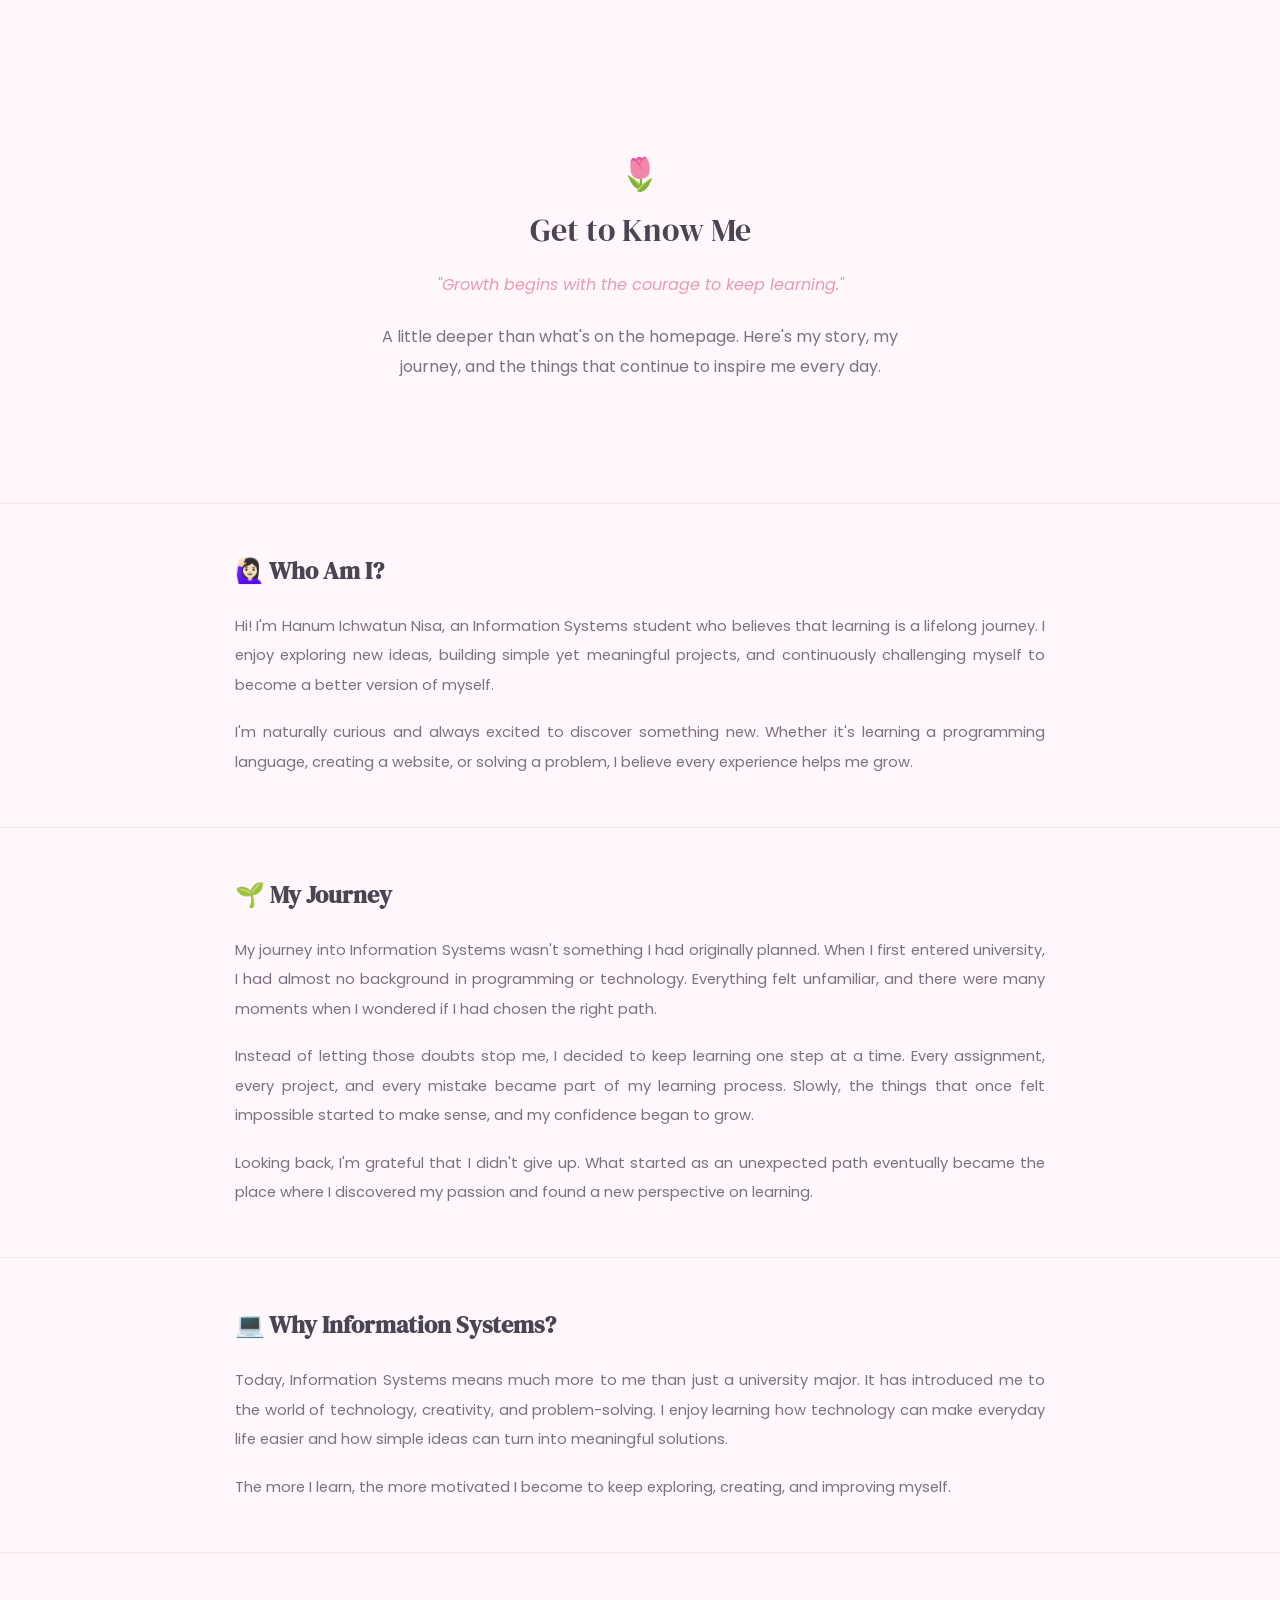
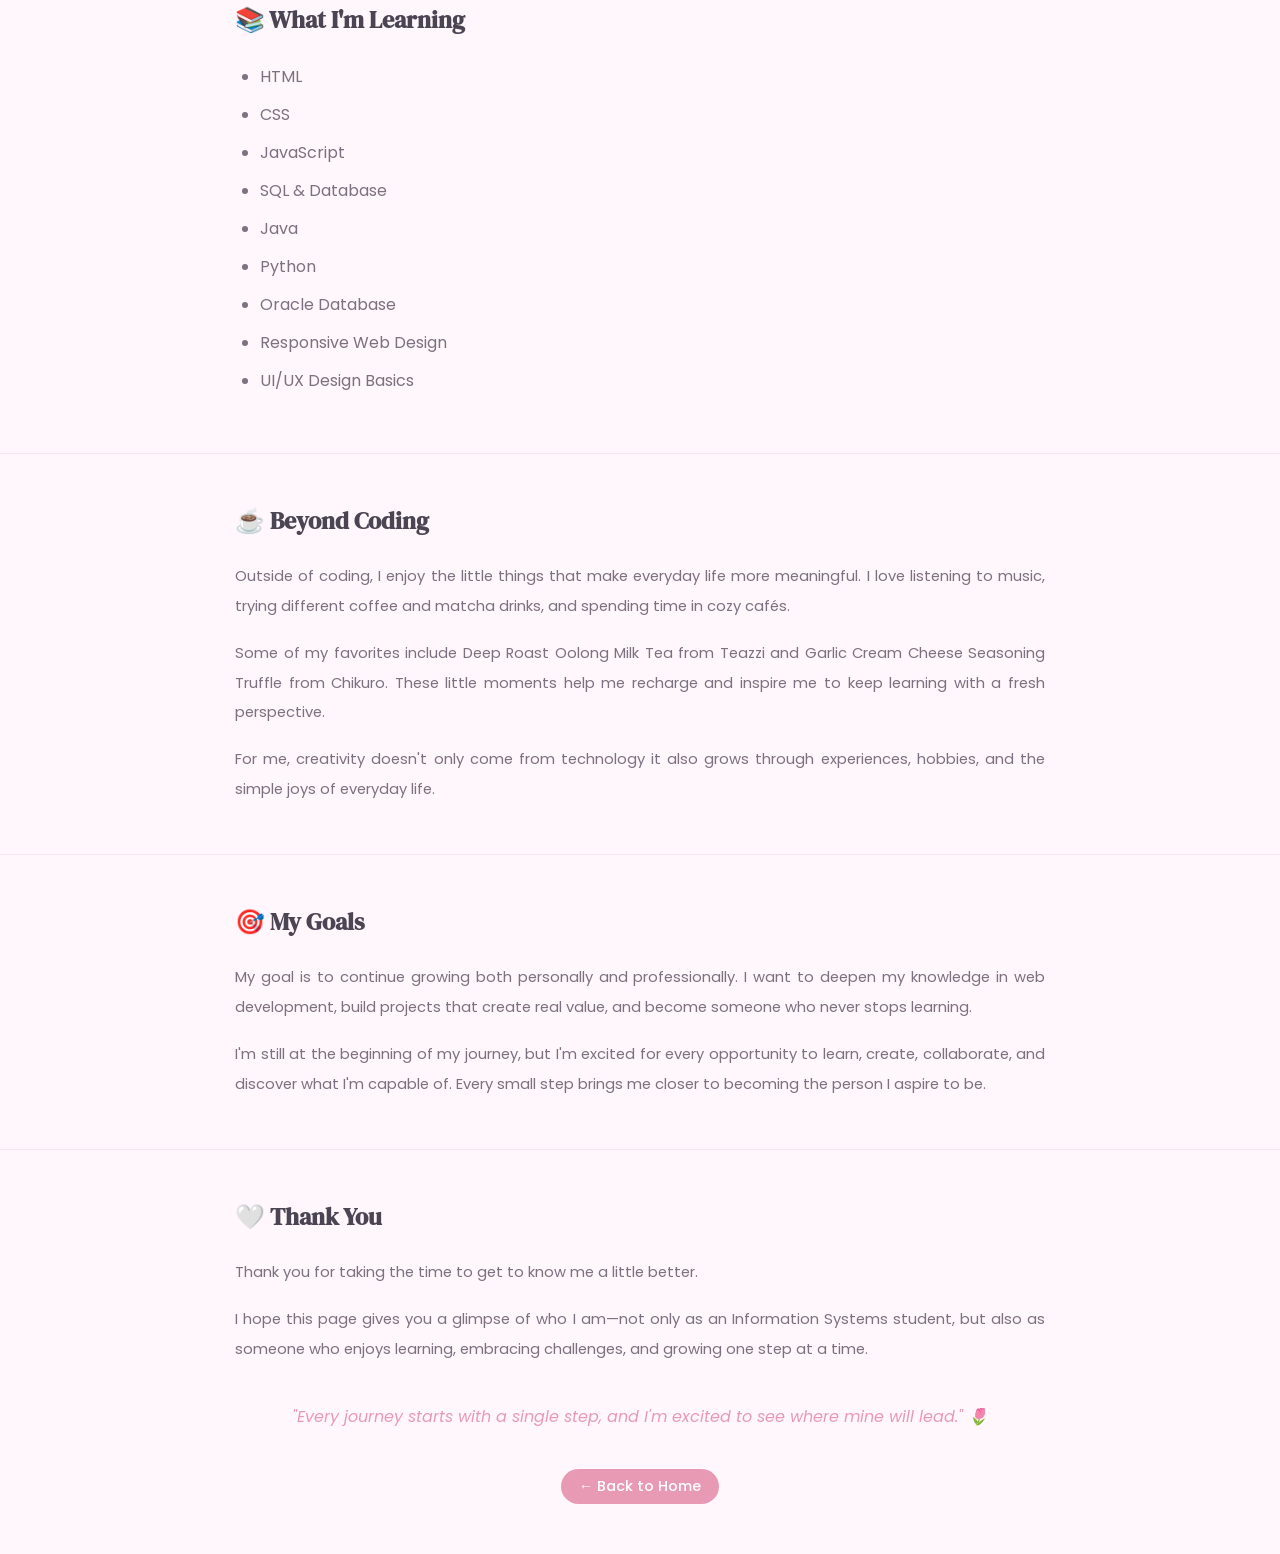
==== about.html @ 75a95cf1 "Add files via upload" ====
<!DOCTYPE html>
<html lang="en">

<head>

    <meta charset="UTF-8">

    <meta name="viewport"
        content="width=device-width, initial-scale=1.0">

    <title>Get to Know Me | Hanum Ichwatun Nisa</title>

    <link rel="stylesheet" href="style.css">

</head>

<body>

    <!-- Hero -->
    <section id="about-hero">

        <div class="about-page-container">
            <div class="flower">
                🌷
            </div>

            <h1>Get to Know Me</h1>
            <p class="quote">
                "Growth begins with the courage to keep learning."
            </p>

            <p class="intro">
                A little deeper than what's on the homepage.
                Here's my story, my journey, and the things
                that continue to inspire me every day.
            </p>

        </div>

    </section>


    <!-- Who Am I -->
    <section>

        <div class="about-page-container">

            <h2>🙋🏻‍♀️ Who Am I?</h2>

            <p class="about-text">
                Hi! I'm Hanum Ichwatun Nisa, an Information Systems student who believes that learning is a lifelong journey. I enjoy exploring new ideas, building simple yet meaningful projects, and continuously challenging myself to become a better version of myself.
            </p>

            <p class="about-text">
                I'm naturally curious and always excited to discover something new. Whether it's learning a programming language, creating a website, or solving a problem, I believe every experience helps me grow.
            </p>

        </div>

    </section>


    <!-- My Journey -->
    <section>

        <div class="about-page-container">

            <h2>🌱 My Journey</h2>

            <p class="about-text">
                My journey into Information Systems wasn't something I had originally planned. When I first entered university, I had almost no background in programming or technology. Everything felt unfamiliar, and there were many moments when I wondered if I had chosen the right path.
            </p>

            <p class="about-text">
                Instead of letting those doubts stop me, I decided to keep learning one step at a time. Every assignment, every project, and every mistake became part of my learning process. Slowly, the things that once felt impossible started to make sense, and my confidence began to grow.
            </p>

            <p class="about-text">
                Looking back, I'm grateful that I didn't give up. What started as an unexpected path eventually became the place where I discovered my passion and found a new perspective on learning.
            </p>

        </div>

    </section>


    <!-- Why Information Systems -->
    <section>

        <div class="about-page-container">

            <h2>💻 Why Information Systems?</h2>

            <p class="about-text">
                Today, Information Systems means much more to me than just a university major. It has introduced me to the world of technology, creativity, and problem-solving. I enjoy learning how technology can make everyday life easier and how simple ideas can turn into meaningful solutions.
            </p>

            <p class="about-text">
                The more I learn, the more motivated I become to keep exploring, creating, and improving myself.
            </p>

        </div>

    </section>


    <!-- What I'm Learning -->
    <section>

        <div class="about-page-container">

            <h2>📚 What I'm Learning</h2>

            <ul class="learning-list">
                <li>HTML</li>
                <li>CSS</li>
                <li>JavaScript</li>
                <li>SQL & Database</li>
                <li>Java</li>
                <li>Python</li>
                <li>Oracle Database</li>
                <li>Responsive Web Design</li>
                <li>UI/UX Design Basics</li>
            </ul>
        </div>
    </section>


    <!-- Beyond Coding -->
    <section>

        <div class="about-page-container">

            <h2>☕ Beyond Coding</h2>

            <p class="about-text">
                Outside of coding, I enjoy the little things that make everyday life more meaningful. I love listening to music, trying different coffee and matcha drinks, and spending time in cozy cafés.
            </p>

            <p class="about-text">
                Some of my favorites include Deep Roast Oolong Milk Tea from Teazzi and Garlic Cream Cheese Seasoning Truffle from Chikuro. These little moments help me recharge and inspire me to keep learning with a fresh perspective.
            </p>

            <p class="about-text">
                For me, creativity doesn't only come from technology it also grows through experiences, hobbies, and the simple joys of everyday life.
            </p>

        </div>

    </section>


    <!-- My Goals -->
    <section>

        <div class="about-page-container">

            <h2>🎯 My Goals</h2>

            <p class="about-text">
                My goal is to continue growing both personally and professionally. I want to deepen my knowledge in web development, build projects that create real value, and become someone who never stops learning.
            </p>

            <p class="about-text">
                I'm still at the beginning of my journey, but I'm excited for every opportunity to learn, create, collaborate, and discover what I'm capable of. Every small step brings me closer to becoming the person I aspire to be.
            </p>

        </div>

    </section>


    <!-- Thank You -->
    <section>

        <div class="about-page-container">

            <h2>🤍 Thank You</h2>

            <p class="about-text">
                Thank you for taking the time to get to know me a little better.
            </p>

            <p class="about-text">
                I hope this page gives you a glimpse of who I am—not only as an Information Systems student, but also as someone who enjoys learning, embracing challenges, and growing one step at a time.
            </p>

            <p class="closing-quote">
                "Every journey starts with a single step, and I'm excited to see where mine will lead." 🌷
            </p>

            <a href="index.html" class="back-btn">
                ← Back to Home
            </a>

        </div>

    </section>

</body>

</html>
---- style.css ----
/* Google Fonts */
@import url('https://fonts.googleapis.com/css2?family=DM+Serif+Display&family=Poppins:wght@300;400;500;600;700&display=swap');

:root{
    --pink: #E89AB4;
    --pink-hover: #D982A2;
    --dark: #4B4453;
    --light: #FFF7FB;
    --gray: #7A7280;
}

/* Reset */
*{

/* Reset */
*{
    margin: 0;
    padding: 0;
    box-sizing: border-box;
}

html{
    scroll-behavior: smooth;
}

/* Body */
body{
    background-color:#FFF7FB;
    font-family:'Poppins',sans-serif;
    color:#4B4453;
    overflow-x:hidden;
}

/* Home */
#home{
    min-height: 100vh;
    display: flex;
    justify-content: center;
    align-items: center;
}

.home-content{
    text-align: center;
}

.profile-picture{
    width: 200px;
    height: 200px;
    border-radius: 50%;
    object-fit: cover;
    box-shadow: 0 8px 20px rgba(232, 154, 180, 0.25);
    transition: 0.3s;
}

.profile-picture:hover{
    transform: scale(1.05);
}

#home h1{
    font-family: 'DM Serif Display', serif;
    font-size: 2rem;
    font-weight: normal;
    margin-top: 20px;
}

.home-status{
    font-size: 1rem;
    font-weight: 500;
    color: #E89AB4;
    margin-top: 10px;
}

.home-tagline{
    font-size: 0.92rem;
    color: #7A7280;
    margin-top: 15px;
    line-height: 1.8;
}

.explore-btn{
    display: inline-block;
    margin-top: 35px;
    text-decoration: none;
    color: #FFFFFF;
    background-color: #E89AB4;
    padding: 6px 15px;
    border-radius: 25px;
    box-shadow: 0 5px 15px rgba(232, 154, 180, 0.3);
    font-weight: 500;
    font-size: 0.9rem;
    transition: 0.3s;
    cursor: pointer;
}

.explore-btn:hover{
    background-color: #D982A2;
    transform: translateY(-3px);
    box-shadow: 0 8px 20px rgba(217,130,162,0.4);
}

/* About */
#about{
    padding: 60px 15px;
}

.about-container{
    max-width: 800px;
    margin: auto;
    background-color: #FFFFFF;
    padding: 30px;
    border-radius: 20px;
    box-shadow: 0 8px 20px rgba(232, 154, 180, 0.15);
    transition: 0.3s;
}

.about-container:hover{
    transform: translateY(-5px);
    box-shadow: 0 15px 30px rgba(232, 154, 180, 0.25);
}

#about h2{
    font-family: 'DM Serif Display', serif;
    font-size: 1,8rem;
    text-align: center;
    margin-bottom: 25px;
}

.about-greeting{
    text-align: center;
    font-size: 0.92rem;
    color: #E89AB4;
    margin-bottom: 18px;
    font-weight: 600;
}

.about-text{
    font-size: 0.92rem;
    color: #7A7280;
    line-height: 1.9;
    text-align: justify;
    margin-bottom: 18px;
}

.about-text:last-child{
    margin-bottom: 0;
}

.about-btn{
    display: inline-block;
    margin-top: 25px;
    text-decoration: none;
    background-color: #E89AB4;
    color: white;
    padding: 6px 15px;
    border-radius: 25px;
    transition: 0.3s;
    font-weight: 400;
    font-size: 0.9rem;
}

.about-btn:hover{
    background-color: #D982A2;
    transform: translateY(-3px);
}

.about-btn-wrapper{
    text-align: center;
    margin-top: 30px;
}

/* Favorites */
.section-container{
    max-width: 1000px;
    margin: auto;
    padding: 70px 20px;
}


.section-container h2{
    font-family: 'DM Serif Display', serif;
    font-size: 1.5rem;
    text-align: center;
    margin-bottom: 40px;
}


.card-wrapper{
    display: grid;
    grid-template-columns: repeat(3, 1fr);
    gap: 25px;
}

.card{
    background-color:#FFFFFF;
    padding:10px;
    min-height: 120px;
    border-radius:20px;
    box-shadow:0 8px 20px rgba(232,154,180,0.15);
    transition:.3s;

    display:flex;
    flex-direction: column;
    align-items:center;
    text-align:center;
}

.card > *{
    width:100%;
}

.card:hover{
    transform: translateY(-8px);
    box-shadow: 0 15px 30px rgba(232,154,180,0.25);
}

.card h3{
    font-size:1rem;
    margin-bottom:8px;
    text-align: center;
}

.card p{
    font-size: 0.9rem;
    line-height: 1.8;
    color: #7A7280;
}

.card-text{
    display: none;
    margin-top: 12px;
    line-height: 1.8;
    max-width: 260px;   
    text-align: center;
    color: #7A7280;
    animation: fadeIn 0.4s ease;
}

@keyframes fadeIn{
    from{
        opacity: 0;
        transform: translateY(-10px);
    }

    to{
        opacity: 1;
        transform: translateY(0);
    }
}

.read-btn{
    display:block;
    margin:18px auto;
    border: none;
    background-color: #E89AB4;
    color: white;
    padding: 7px 16px;
    border-radius: 20px;
    cursor: pointer;
    font-family: 'Poppins', sans-serif;
    transition: 0.3s;
}

.read-btn:hover{
    background-color: #D982A2;
}

/* =========================
   RESPONSIVE
========================= */

@media (max-width:768px){

    /* Home */

    #home{
        padding:40px 20px;
        min-height:auto;
    }

    .home-content{
        width:100%;
        text-align:center;
    }

    .profile-picture{
        width:180px;
        height:180px;
    }

    #home h1{
        font-size:2.3rem;
        line-height:1.3;
    }

    .home-status{
        font-size:1rem;
    }

    .home-tagline{
        font-size:0.95rem;
    }

    .explore-btn{
        margin-top:28px;
    }

    /* About */

    .about-container{
        padding:30px 25px;
    }

    #about h2,
    .section-container h2{
        font-size:2rem;
    }

    /* Cards */

    .card-wrapper{
        grid-template-columns:1fr;
    }
    .card h3{
        font-size:0.95rem;
    }

    /* Social */

    .social-icons{
        gap:15px;
        flex-wrap:wrap;
    }

    .social-icons a{
        width:55px;
        height:55px;
    }

    .social-icons img{
        width:22px;
        height:22px;
    }

    /* About Page */

    #about-hero{
        padding:70px 20px 50px;
    }

    #about-hero h1{
        font-size:2.4rem;
    }

    .about-page-container h2{
        font-size:1.7rem;
    }

    .intro,
    .quote{
        text-align:center;
    }

}

/* Skills */
.skill-card h3{
    color: #E89AB4;
}

/* Projects */
.project-card{
    text-align: center;
}

/* Connect */
#connect{
    padding-top: 100;
    padding-bottom: 30px;
}

.connect-text{
    text-align: center;
    color: #7A7280;
    margin-bottom: 35px;
    line-height: 1.8;
}

.social-icons{
    display: flex;
    justify-content: center;
    align-items: center;
    gap: 30px;
}

.social-icons a{
    width:40px;
    height:40px;

    display: flex;
    justify-content: center;
    align-items: center;

    background-color: #FFFFFF;
    border-radius: 50%;

    box-shadow: 0 8px 20px rgba(232,154,180,0.15);

    transition: 0.3s;
}

.social-icons a:hover{
    transform: translateY(-6px);
    background-color: #FFF0F6;
    box-shadow: 0 15px 30px rgba(232,154,180,0.25);
}

.social-icons img{
    width:22px;
    height:22px;
    object-fit: contain;
}

/* Footer */
footer{
    background-color: #FFFFFF;
    padding: 35px 20px;
    text-align: center;
    box-shadow: 0 -5px 15px rgba(232,154,180,0.08);
}

.footer-text{
    font-weight: 500;
    color: #4B4453;
    margin-bottom: 8px;
    font-size: 0,7rem;
}

.footer-copy{
    font-size: 0.7rem;
    color: #A09AA7;
}

/* =========================
   ABOUT PAGE
========================= */

#about-hero{
    padding: 100px 20px 70px;
    text-align: center;
}

.flower{
    font-size: 2rem;
    margin-bottom: 10px;
}

#about-hero h1{
    font-family: 'DM Serif Display', serif;
    font-size: 2rem;
    font-weight: normal;
    margin-bottom: 20px;
}

.quote{
    color: #E89AB4;
    font-size: 1,2rem;
    font-style: italic;
    text-align: center;
    margin-bottom: 25px;
}

.intro{
    max-width: 580px;
    margin: auto;
    text-align: center;
    color: #7A7280;
    line-height: 1.9;
}

.about-page-container{
    max-width: 850px;
    margin: auto;
    padding: 50px 20px;
}

section{
    border-bottom: 1px solid #F3E8EE;
}

section:last-child{
    border-bottom: none;
}

.about-page-container h2{
    font-family: 'DM Serif Display', serif;
    font-size: 1,2rem;
    margin-bottom: 25px;
    color: #4B4453;
}

.about-text{
    line-height: 2;
    color: #7A7280;
    text-align: justify;
    margin-bottom: 18px;
}

.learning-list{
    padding-left: 25px;
    line-height: 2;
    color: #7A7280;
}

.learning-list li{
    margin-bottom: 6px;
}

.closing-quote{
    text-align: center;
    color: #E89AB4;
    font-style: italic;
    margin: 40px 0;
}

.back-btn{
    display: table;
    margin: 20px auto 0;
    text-decoration: none;
    background-color: #E89AB4;
    color: white;
    padding: 7px 18px;
    border-radius: 30px;
    font-weight: 500;
    font-size: 0.9rem;
    transition: .3s;
}

.back-btn:hover{
    background-color: #D982A2;
    transform: translateY(-3px);
}

/* buat di hp */
@media (max-width:480px){

    .nav-links{
        gap:12px;
    }

    .nav-links a{
        font-size:0.8rem;
    }

    #home h1{
        font-size:2rem;
    }

    .profile-picture{
        width:160px;
        height:160px;
    }

    .about-container{
        padding:25px 20px;
    }

    .section-container{
        padding:55px 18px;
    }

    .about-page-container{
        padding:40px 18px;
    }

}
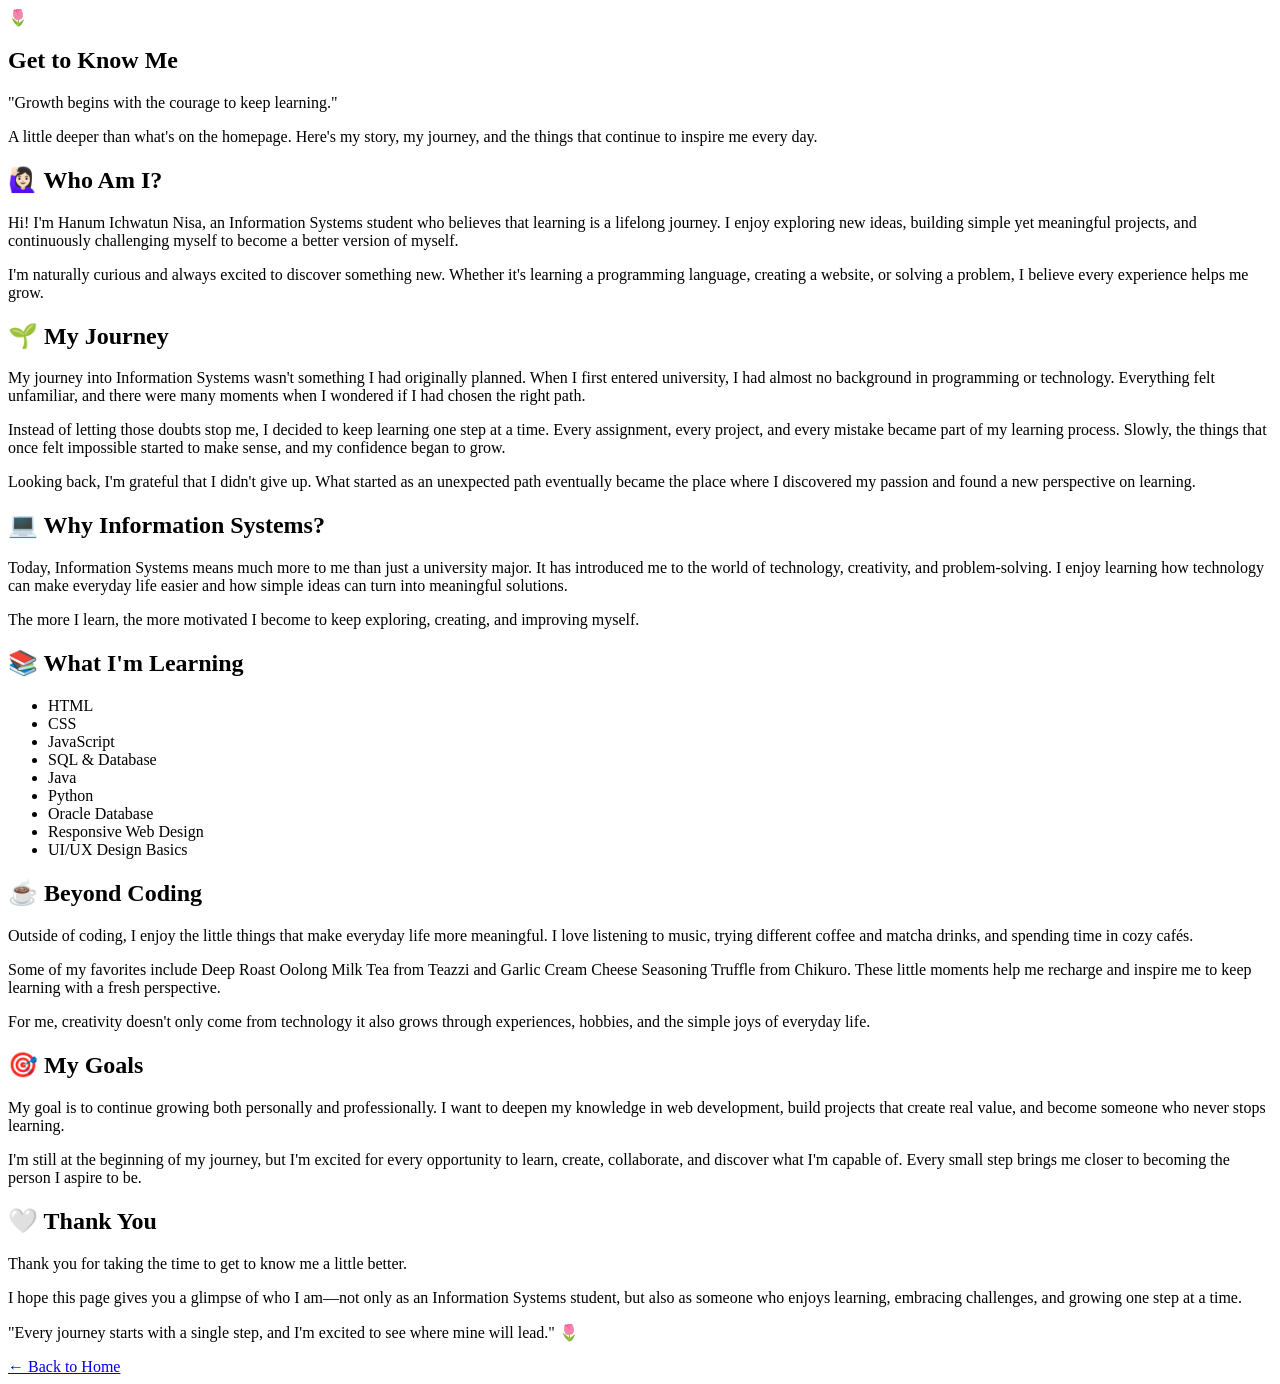
==== commit c86e3565: "Update about.html" ====
--- a/about.html
+++ b/about.html
@@ -10,7 +10,7 @@
 
     <title>Get to Know Me | Hanum Ichwatun Nisa</title>
 
-    <link rel="stylesheet" href="style.css">
+    <link rel="stylesheet" href="about.css">
 
 </head>
 
@@ -199,4 +199,4 @@
 
 </body>
 
-</html>+</html>
